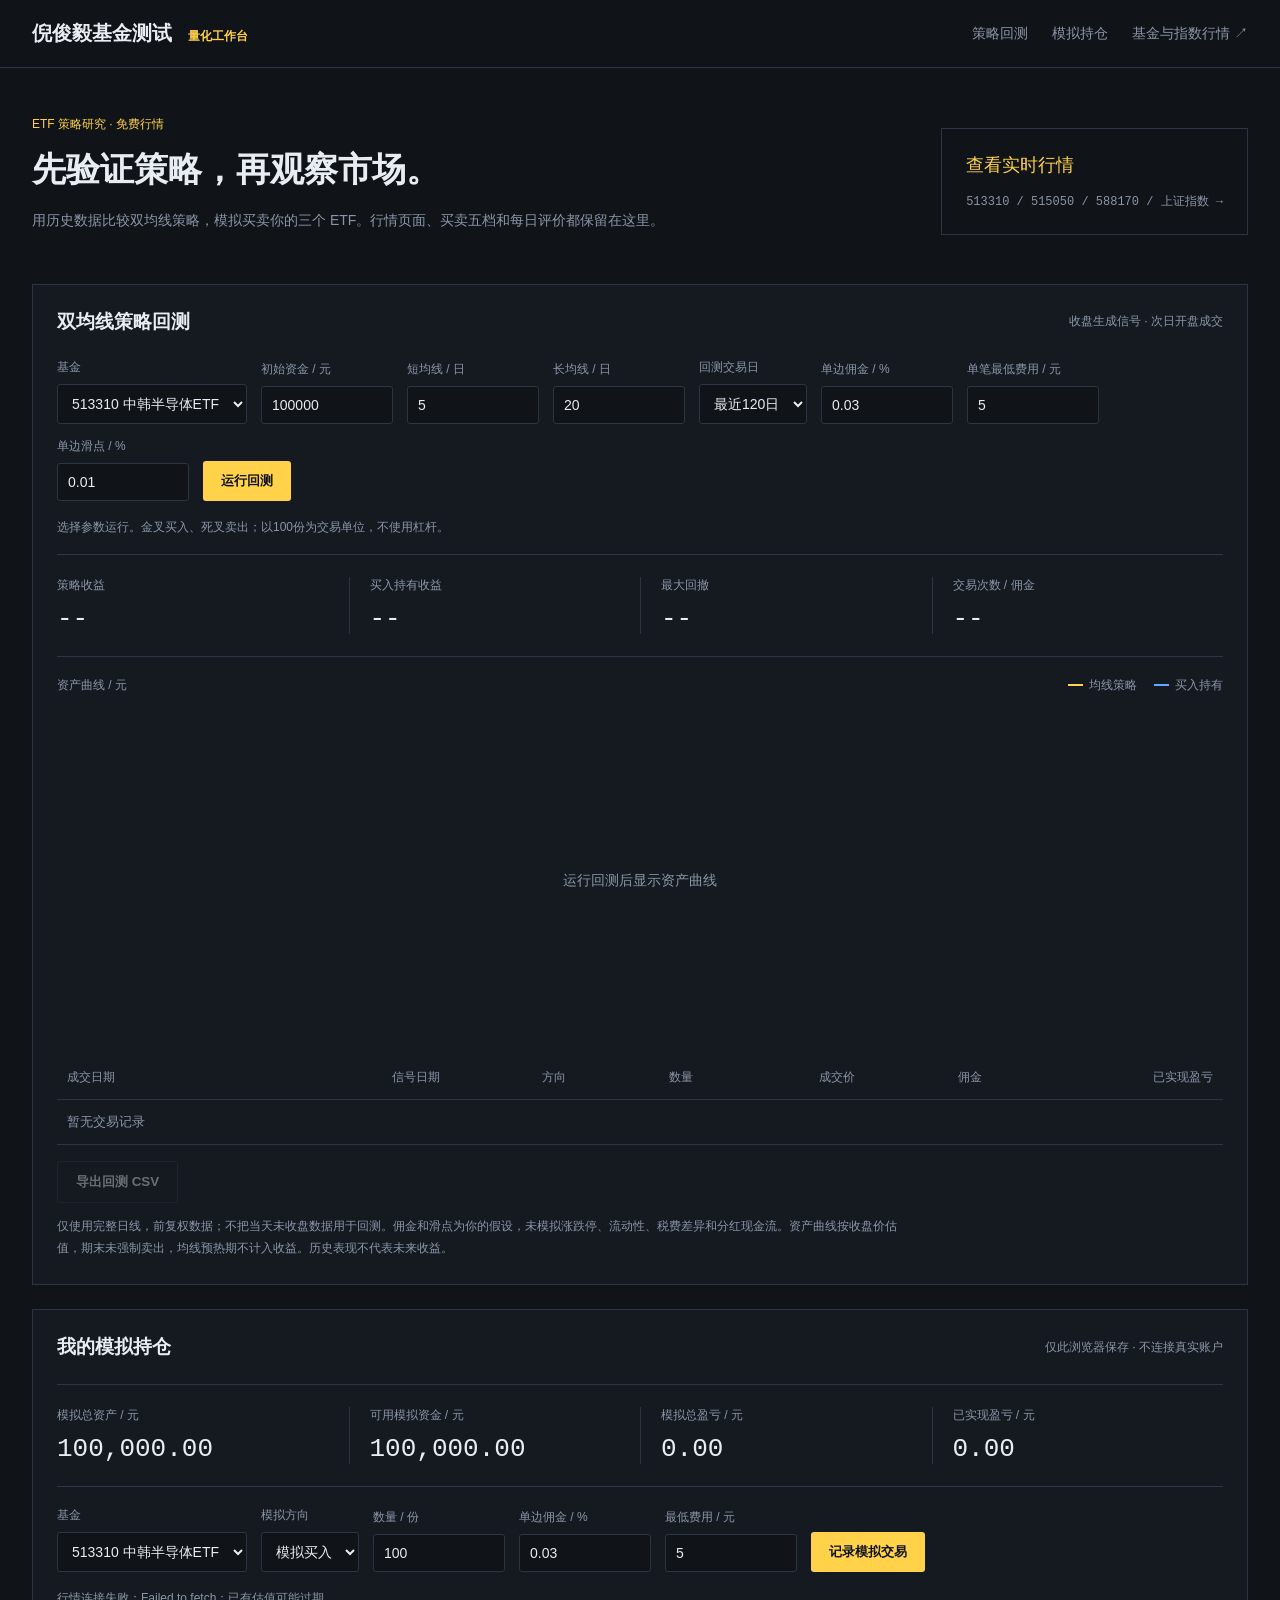
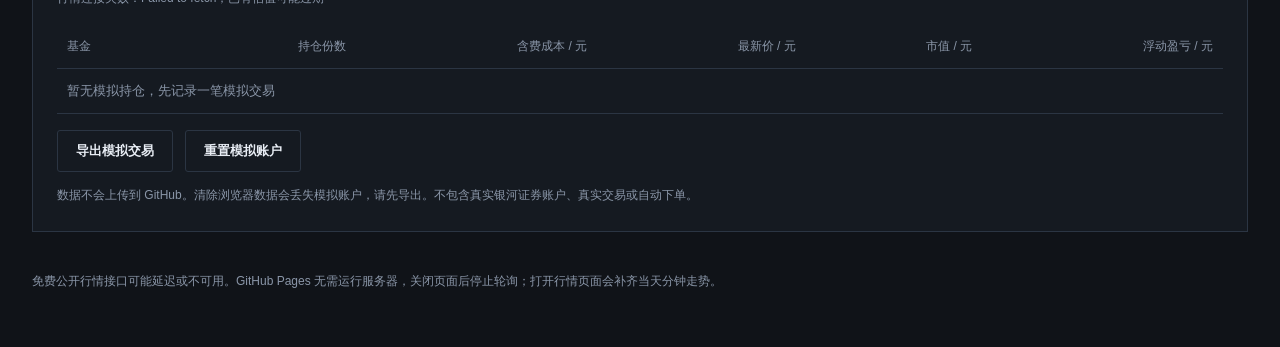
==== index.html @ b278a5ca "Publish free quantitative fund website" ====
<!doctype html><html lang="zh-CN"><head><meta charset="utf-8"><meta name="viewport" content="width=device-width,initial-scale=1"><title>倪俊毅基金测试 · 量化工作台</title><link rel="stylesheet" href="quant.css"></head><body>
<header><a class="brand" href="index.html">倪俊毅基金测试<span>量化工作台</span></a><nav><a href="#strategy">策略回测</a><a href="#paper">模拟持仓</a><a href="market.html">基金与指数行情 ↗</a></nav></header>
<main><section class="intro"><div><div class="eyebrow">ETF 策略研究 · 免费行情</div><h1>先验证策略，再观察市场。</h1><p>用历史数据比较双均线策略，模拟买卖你的三个 ETF。行情页面、买卖五档和每日评价都保留在这里。</p></div><a class="market-link" href="market.html">查看实时行情 <span>513310 / 515050 / 588170 / 上证指数 →</span></a></section>
<section id="strategy" class="panel"><div class="heading"><h2>双均线策略回测</h2><span>收盘生成信号 · 次日开盘成交</span></div><form id="backtestForm" class="controls">
<label>基金<select id="symbol"><option value="513310">513310 中韩半导体ETF</option><option value="515050">515050 通信ETF</option><option value="588170">588170 科创半导体ETF</option></select></label>
<label>初始资金 / 元<input id="capital" type="number" min="1000" value="100000" required></label><label>短均线 / 日<input id="fast" type="number" min="2" max="60" value="5" required></label><label>长均线 / 日<input id="slow" type="number" min="3" max="120" value="20" required></label><label>回测交易日<select id="days"><option value="60">最近60日</option><option value="120" selected>最近120日</option><option value="240">最近240日</option></select></label>
<label>单边佣金 / %<input id="fee" type="number" min="0" max="5" step="0.001" value="0.03" required></label><label>单笔最低费用 / 元<input id="minFee" type="number" min="0" max="1000" step="0.01" value="5" required></label><label>单边滑点 / %<input id="slippage" type="number" min="0" max="5" step="0.001" value="0.01" required></label><button id="run" type="submit">运行回测</button></form>
<div id="backtestStatus" class="status" role="status">选择参数运行。金叉买入、死叉卖出；以100份为交易单位，不使用杠杆。</div>
<div class="metrics"><div><span>策略收益</span><strong id="return">--</strong></div><div><span>买入持有收益</span><strong id="benchmark">--</strong></div><div><span>最大回撤</span><strong id="drawdown">--</strong></div><div><span>交易次数 / 佣金</span><strong id="tradeCount">--</strong></div></div>
<div class="chart-head"><span>资产曲线 / 元</span><div><i class="yellow"></i>均线策略 <i class="blue"></i>买入持有</div></div><div class="chart"><canvas id="equityChart" role="img" aria-label="策略与买入持有资产曲线"></canvas><div id="curveEmpty">运行回测后显示资产曲线</div></div>
<div class="table-scroll"><table><thead><tr><th>成交日期</th><th>信号日期</th><th>方向</th><th>数量</th><th>成交价</th><th>佣金</th><th>已实现盈亏</th></tr></thead><tbody id="trades"><tr><td colspan="7" class="muted">暂无交易记录</td></tr></tbody></table></div><button id="export" class="secondary" disabled>导出回测 CSV</button>
<p class="note">仅使用完整日线，前复权数据；不把当天未收盘数据用于回测。佣金和滑点为你的假设，未模拟涨跌停、流动性、税费差异和分红现金流。资产曲线按收盘价估值，期末未强制卖出，均线预热期不计入收益。历史表现不代表未来收益。</p></section>
<section id="paper" class="panel"><div class="heading"><h2>我的模拟持仓</h2><span>仅此浏览器保存 · 不连接真实账户</span></div><div class="metrics"><div><span>模拟总资产 / 元</span><strong id="paperEquity">--</strong></div><div><span>可用模拟资金 / 元</span><strong id="paperCash">--</strong></div><div><span>模拟总盈亏 / 元</span><strong id="paperProfit">--</strong></div><div><span>已实现盈亏 / 元</span><strong id="paperRealized">--</strong></div></div>
<form id="paperForm" class="controls"><label>基金<select id="paperCode"><option value="513310">513310 中韩半导体ETF</option><option value="515050">515050 通信ETF</option><option value="588170">588170 科创半导体ETF</option></select></label><label>模拟方向<select id="side"><option value="buy">模拟买入</option><option value="sell">模拟卖出</option></select></label><label>数量 / 份<input id="shares" type="number" min="100" step="100" value="100" required></label><label>单边佣金 / %<input id="paperFee" type="number" min="0" max="5" step="0.001" value="0.03" required></label><label>最低费用 / 元<input id="paperMinFee" type="number" min="0" value="5" required></label><button type="submit">记录模拟交易</button></form>
<div id="paperStatus" class="status" role="status">模拟初始资金为100,000元；按接口最新价记账，每5秒尝试更新估值。</div><div class="table-scroll"><table><thead><tr><th>基金</th><th>持仓份数</th><th>含费成本 / 元</th><th>最新价 / 元</th><th>市值 / 元</th><th>浮动盈亏 / 元</th></tr></thead><tbody id="positions"></tbody></table></div><div class="paper-actions"><button id="paperExport" class="secondary">导出模拟交易</button><button id="reset" class="secondary">重置模拟账户</button></div><p class="note">数据不会上传到 GitHub。清除浏览器数据会丢失模拟账户，请先导出。不包含真实银河证券账户、真实交易或自动下单。</p></section>
<footer>免费公开行情接口可能延迟或不可用。GitHub Pages 无需运行服务器，关闭页面后停止轮询；打开行情页面会补齐当天分钟走势。</footer></main><script src="market.js"></script><script src="quant-core.js"></script><script src="quant-ui.js"></script></body></html>
---- quant.css ----
:root{color-scheme:dark;--bg:#101318;--panel:#151a21;--edge:#2b3543;--fg:#e8edf4;--sub:#8a96a8;--red:#ff414d;--green:#19cc88;--yellow:#ffd24a;--blue:#62a9ff}*{box-sizing:border-box}html{scroll-behavior:smooth}body{margin:0;background:var(--bg);color:var(--fg);font:14px "Microsoft YaHei",sans-serif}header{display:flex;align-items:center;justify-content:space-between;padding:20px 32px;border-bottom:1px solid var(--edge);gap:24px}.brand{font-weight:700;font-size:20px;color:var(--fg);text-decoration:none}.brand span{font-size:12px;color:var(--yellow);margin-left:16px}nav{display:flex;gap:24px}a{color:var(--yellow);text-decoration:none}nav a{color:var(--sub)}a:hover{color:var(--yellow)}main{max-width:1480px;margin:auto;padding:40px 32px}.intro{display:flex;align-items:center;justify-content:space-between;gap:48px;margin:8px 0 36px}.eyebrow{color:var(--yellow);font-size:12px}h1{font-size:34px;margin:14px 0}p{line-height:1.9;color:var(--sub);max-width:850px}.market-link{padding:24px;border:1px solid var(--edge);font-size:18px;white-space:nowrap}.market-link span{display:block;color:var(--sub);font:12px Consolas,monospace;margin-top:16px}.panel{background:var(--panel);border:1px solid var(--edge);padding:24px;margin-bottom:24px;scroll-margin-top:16px}.heading{display:flex;align-items:center;justify-content:space-between;gap:20px;margin-bottom:24px}h2{font-size:19px;margin:0}.heading span{font-size:12px;color:var(--sub)}.controls{display:flex;flex-wrap:wrap;align-items:end;gap:14px}label{display:flex;flex-direction:column;gap:8px;font-size:12px;color:var(--sub)}input,select{background:var(--bg);border:1px solid var(--edge);color:var(--fg);padding:10px;font:14px Consolas,"Microsoft YaHei",sans-serif;border-radius:3px}input{width:132px}select{max-width:260px}button{background:var(--yellow);color:#101318;font-weight:700;border:0;padding:11px 18px;border-radius:3px;cursor:pointer}button:hover{filter:brightness(1.08)}button:disabled{opacity:.4;cursor:not-allowed}button.secondary{background:transparent;border:1px solid var(--edge);color:var(--fg);margin-top:16px}input:focus-visible,select:focus-visible,button:focus-visible,a:focus-visible{outline:2px solid var(--yellow);outline-offset:3px}.status{color:var(--sub);padding:18px 0;font-size:12px;min-height:48px}.metrics{display:grid;grid-template-columns:repeat(4,1fr);border-top:1px solid var(--edge);border-bottom:1px solid var(--edge);padding:22px 0;margin-bottom:20px}.metrics>div{padding:0 20px;border-left:1px solid var(--edge)}.metrics>div:first-child{padding-left:0;border:0}.metrics span{display:block;color:var(--sub);font-size:12px;margin-bottom:10px}.metrics strong{font:26px Consolas,monospace}.chart-head{display:flex;justify-content:space-between;font-size:12px;color:var(--sub)}.chart-head i{display:inline-block;width:15px;height:2px;vertical-align:middle;margin:0 6px 0 14px}.yellow{background:var(--yellow)}.blue{background:var(--blue)}.chart{height:350px;position:relative;margin-top:12px}canvas{width:100%;height:100%;display:block}#curveEmpty{position:absolute;inset:0;display:grid;place-items:center;color:var(--sub)}table{border-collapse:collapse;width:100%;font:13px Consolas,"Microsoft YaHei",sans-serif}th,td{padding:13px 10px;text-align:right;border-bottom:1px solid var(--edge)}th{font-size:12px;font-weight:400;color:var(--sub)}th:first-child,td:first-child{text-align:left}.table-scroll{overflow:auto;max-height:300px}.muted{color:var(--sub)}.note,footer{font-size:12px;line-height:1.9}.note{margin-bottom:0}.paper-actions{display:flex;gap:12px}footer{color:var(--sub);padding:14px 0}@media(max-width:1000px){.intro{display:block}.market-link{display:block;white-space:normal;margin-top:24px}.metrics{grid-template-columns:repeat(2,1fr);gap:22px}.metrics>div{border:0;padding:0}}@media(max-width:650px){header{display:block;padding:18px}nav{margin-top:16px;gap:18px;font-size:12px}main{padding:24px 14px}h1{font-size:27px}.panel{padding:18px}.heading{display:block}.heading span{display:block;margin-top:10px}.metrics strong{font-size:22px}.chart{height:260px}input{width:120px}}@media(prefers-reduced-motion:reduce){html{scroll-behavior:auto}}
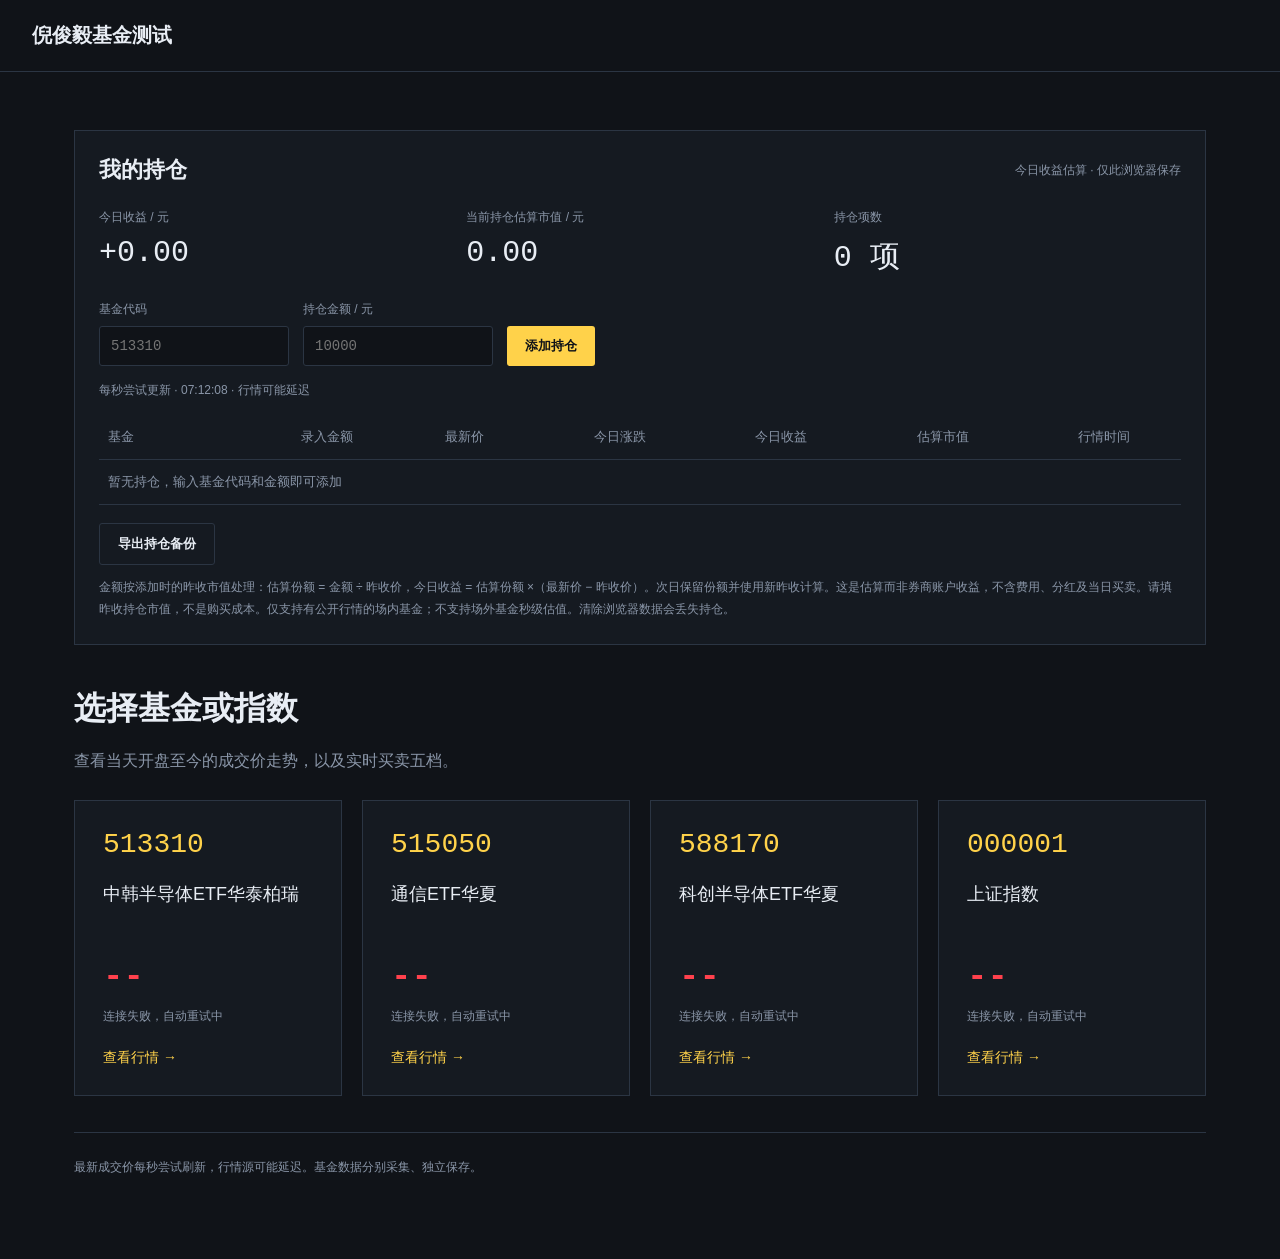
==== commit a52f2f4d: "Replace quant dashboard with daily holdings estimates" ====
--- a/index.html
+++ b/index.html
@@ -1,16 +1,8 @@
-<!doctype html><html lang="zh-CN"><head><meta charset="utf-8"><meta name="viewport" content="width=device-width,initial-scale=1"><title>倪俊毅基金测试 · 量化工作台</title><link rel="stylesheet" href="quant.css"></head><body>
-<header><a class="brand" href="index.html">倪俊毅基金测试<span>量化工作台</span></a><nav><a href="#strategy">策略回测</a><a href="#paper">模拟持仓</a><a href="market.html">基金与指数行情 ↗</a></nav></header>
-<main><section class="intro"><div><div class="eyebrow">ETF 策略研究 · 免费行情</div><h1>先验证策略，再观察市场。</h1><p>用历史数据比较双均线策略，模拟买卖你的三个 ETF。行情页面、买卖五档和每日评价都保留在这里。</p></div><a class="market-link" href="market.html">查看实时行情 <span>513310 / 515050 / 588170 / 上证指数 →</span></a></section>
-<section id="strategy" class="panel"><div class="heading"><h2>双均线策略回测</h2><span>收盘生成信号 · 次日开盘成交</span></div><form id="backtestForm" class="controls">
-<label>基金<select id="symbol"><option value="513310">513310 中韩半导体ETF</option><option value="515050">515050 通信ETF</option><option value="588170">588170 科创半导体ETF</option></select></label>
-<label>初始资金 / 元<input id="capital" type="number" min="1000" value="100000" required></label><label>短均线 / 日<input id="fast" type="number" min="2" max="60" value="5" required></label><label>长均线 / 日<input id="slow" type="number" min="3" max="120" value="20" required></label><label>回测交易日<select id="days"><option value="60">最近60日</option><option value="120" selected>最近120日</option><option value="240">最近240日</option></select></label>
-<label>单边佣金 / %<input id="fee" type="number" min="0" max="5" step="0.001" value="0.03" required></label><label>单笔最低费用 / 元<input id="minFee" type="number" min="0" max="1000" step="0.01" value="5" required></label><label>单边滑点 / %<input id="slippage" type="number" min="0" max="5" step="0.001" value="0.01" required></label><button id="run" type="submit">运行回测</button></form>
-<div id="backtestStatus" class="status" role="status">选择参数运行。金叉买入、死叉卖出；以100份为交易单位，不使用杠杆。</div>
-<div class="metrics"><div><span>策略收益</span><strong id="return">--</strong></div><div><span>买入持有收益</span><strong id="benchmark">--</strong></div><div><span>最大回撤</span><strong id="drawdown">--</strong></div><div><span>交易次数 / 佣金</span><strong id="tradeCount">--</strong></div></div>
-<div class="chart-head"><span>资产曲线 / 元</span><div><i class="yellow"></i>均线策略 <i class="blue"></i>买入持有</div></div><div class="chart"><canvas id="equityChart" role="img" aria-label="策略与买入持有资产曲线"></canvas><div id="curveEmpty">运行回测后显示资产曲线</div></div>
-<div class="table-scroll"><table><thead><tr><th>成交日期</th><th>信号日期</th><th>方向</th><th>数量</th><th>成交价</th><th>佣金</th><th>已实现盈亏</th></tr></thead><tbody id="trades"><tr><td colspan="7" class="muted">暂无交易记录</td></tr></tbody></table></div><button id="export" class="secondary" disabled>导出回测 CSV</button>
-<p class="note">仅使用完整日线，前复权数据；不把当天未收盘数据用于回测。佣金和滑点为你的假设，未模拟涨跌停、流动性、税费差异和分红现金流。资产曲线按收盘价估值，期末未强制卖出，均线预热期不计入收益。历史表现不代表未来收益。</p></section>
-<section id="paper" class="panel"><div class="heading"><h2>我的模拟持仓</h2><span>仅此浏览器保存 · 不连接真实账户</span></div><div class="metrics"><div><span>模拟总资产 / 元</span><strong id="paperEquity">--</strong></div><div><span>可用模拟资金 / 元</span><strong id="paperCash">--</strong></div><div><span>模拟总盈亏 / 元</span><strong id="paperProfit">--</strong></div><div><span>已实现盈亏 / 元</span><strong id="paperRealized">--</strong></div></div>
-<form id="paperForm" class="controls"><label>基金<select id="paperCode"><option value="513310">513310 中韩半导体ETF</option><option value="515050">515050 通信ETF</option><option value="588170">588170 科创半导体ETF</option></select></label><label>模拟方向<select id="side"><option value="buy">模拟买入</option><option value="sell">模拟卖出</option></select></label><label>数量 / 份<input id="shares" type="number" min="100" step="100" value="100" required></label><label>单边佣金 / %<input id="paperFee" type="number" min="0" max="5" step="0.001" value="0.03" required></label><label>最低费用 / 元<input id="paperMinFee" type="number" min="0" value="5" required></label><button type="submit">记录模拟交易</button></form>
-<div id="paperStatus" class="status" role="status">模拟初始资金为100,000元；按接口最新价记账，每5秒尝试更新估值。</div><div class="table-scroll"><table><thead><tr><th>基金</th><th>持仓份数</th><th>含费成本 / 元</th><th>最新价 / 元</th><th>市值 / 元</th><th>浮动盈亏 / 元</th></tr></thead><tbody id="positions"></tbody></table></div><div class="paper-actions"><button id="paperExport" class="secondary">导出模拟交易</button><button id="reset" class="secondary">重置模拟账户</button></div><p class="note">数据不会上传到 GitHub。清除浏览器数据会丢失模拟账户，请先导出。不包含真实银河证券账户、真实交易或自动下单。</p></section>
-<footer>免费公开行情接口可能延迟或不可用。GitHub Pages 无需运行服务器，关闭页面后停止轮询；打开行情页面会补齐当天分钟走势。</footer></main><script src="market.js"></script><script src="quant-core.js"></script><script src="quant-ui.js"></script></body></html>
+<!doctype html>
+<html lang="zh-CN"><head><meta charset="utf-8"><meta name="viewport" content="width=device-width,initial-scale=1"><title>倪俊毅基金测试 · 选择行情</title><style>
+:root{color-scheme:dark}*{box-sizing:border-box}body{margin:0;background:#101318;color:#e8edf4;font-family:"Microsoft YaHei",sans-serif}header{padding:22px 32px;border-bottom:1px solid #2b3543;font-size:20px;font-weight:bold}main{max-width:1180px;padding:64px 24px;margin:auto}h1{font-size:32px;margin:0 0 12px}p{color:#8a96a8;line-height:1.8}.cards{display:grid;grid-template-columns:repeat(4,1fr);gap:20px;margin-top:36px}a.card{display:flex;flex-direction:column;min-height:290px;background:#151a21;border:1px solid #2b3543;padding:28px;color:inherit;text-decoration:none;transition:border-color .15s,background .15s}a.card:hover,a.card:focus-visible{border-color:#ffd24a;background:#1c222b;outline:none}.code{font:28px Consolas,monospace;color:#ffd24a}.name{font-size:18px;line-height:1.6;margin:20px 0;min-height:58px}.price{font:bold 34px Consolas,monospace;color:#ff414d}.message{font-size:12px;color:#8a96a8;margin:12px 0 24px}.enter{margin-top:auto;font-size:14px;color:#ffd24a}.note{font-size:12px;border-top:1px solid #2b3543;padding-top:24px;margin-top:36px}@media(max-width:800px){.cards{grid-template-columns:1fr}main{padding-top:36px}}
+</style><link rel="stylesheet" href="holdings.css"></head><body><header>倪俊毅基金测试</header><main><section class="holdings"><div class="holding-head"><h2>我的持仓</h2><span>今日收益估算 · 仅此浏览器保存</span></div><div class="summary"><div><small>今日收益 / 元</small><strong id="holdingProfit">--</strong></div><div><small>当前持仓估算市值 / 元</small><strong id="holdingValue">--</strong></div><div><small>持仓项数</small><strong id="holdingCount">0 项</strong></div></div><form id="holdingForm" class="holding-form"><label>基金代码<input id="holdingCode" inputmode="numeric" pattern="[0-9]{6}" maxlength="6" placeholder="513310" required></label><label>持仓金额 / 元<input id="holdingAmount" type="number" min="0.01" step="0.01" placeholder="10000" required></label><button id="addHolding" type="submit">添加持仓</button></form><div class="holding-status" id="holdingStatus" role="status">正在读取持仓</div><div class="holding-scroll"><table><thead><tr><th>基金</th><th>录入金额</th><th>最新价</th><th>今日涨跌</th><th>今日收益</th><th>估算市值</th><th>行情时间</th><th></th></tr></thead><tbody id="holdingRows"></tbody></table></div><div class="actions"><button id="holdingExport">导出持仓备份</button></div><p class="estimate-note">金额按添加时的昨收市值处理：估算份额 = 金额 ÷ 昨收价，今日收益 = 估算份额 ×（最新价 − 昨收价）。次日保留份额并使用新昨收计算。这是估算而非券商账户收益，不含费用、分红及当日买卖。请填昨收持仓市值，不是购买成本。仅支持有公开行情的场内基金；不支持场外基金秒级估值。清除浏览器数据会丢失持仓。</p></section><h1>选择基金或指数</h1><p>查看当天开盘至今的成交价走势，以及实时买卖五档。</p><div class="cards" id="cards"></div><p class="note">最新成交价每秒尝试刷新，行情源可能延迟。基金数据分别采集、独立保存。</p></main><script src="market.js"></script><script src="holdings-core.js"></script><script src="holdings.js"></script><script>
+const codes=['513310','515050','588170','000001'];const names={'513310':'中韩半导体ETF华泰柏瑞','515050':'通信ETF华夏','588170':'科创半导体ETF华夏','000001':'上证指数'};
+for(const code of codes){const a=document.createElement('a');a.className='card';a.href='fund.html?code='+code;for(const [className,value] of [['code',code],['name',names[code]],['price','--'],['message','正在获取行情'],['enter','查看行情 →']]){const el=document.createElement('div');el.className=className;el.textContent=value;a.append(el)}a.id='fund-'+code;document.getElementById('cards').append(a)}
+async function refresh(){try{const r=await marketFetch('/api/funds',{cache:'no-store',signal:AbortSignal.timeout(8000)});if(!r.ok)throw Error();for(const fund of await r.json()){const card=document.getElementById('fund-'+fund.code);if(!card)continue;card.querySelector('.name').textContent=fund.name;card.querySelector('.price').textContent=fund.quote?fund.quote.price.toFixed(fund.code==='000001'?2:3):'--';card.querySelector('.message').textContent=fund.error||(fund.quote?'行情时间 '+fund.quote.quote_time.replace('T',' '):'等待行情')}}catch(e){document.querySelectorAll('.message').forEach(el=>el.textContent='连接失败，自动重试中')}finally{setTimeout(refresh,1000)}}refresh();
+</script></body></html>
--- a/holdings.css
+++ b/holdings.css
@@ -0,0 +1 @@
+.holdings{background:#151a21;border:1px solid #2b3543;padding:24px;margin:28px 0 42px}.holding-head{display:flex;justify-content:space-between;align-items:center;gap:16px}.holding-head h2{font-size:22px;margin:0}.holding-head span{font-size:12px;color:#8a96a8}.summary{display:grid;grid-template-columns:repeat(3,1fr);gap:20px;padding:24px 0}.summary small{display:block;color:#8a96a8;font-size:12px;margin-bottom:10px}.summary strong{font:30px Consolas,monospace}.holding-form{display:flex;align-items:end;flex-wrap:wrap;gap:14px}.holding-form label{display:flex;flex-direction:column;gap:8px;font-size:12px;color:#8a96a8}.holding-form input{width:190px;background:#101318;border:1px solid #2b3543;padding:11px;color:#e8edf4;font:14px Consolas,monospace;border-radius:3px}button{background:#ffd24a;border:0;padding:11px 18px;color:#101318;font-weight:bold;cursor:pointer;border-radius:3px}button:disabled{opacity:.4;cursor:wait}button:focus-visible,input:focus-visible{outline:2px solid #ffd24a;outline-offset:3px}.holding-status{font-size:12px;color:#8a96a8;margin:16px 0}.holding-scroll{overflow:auto}table{border-collapse:collapse;width:100%;font:13px Consolas,"Microsoft YaHei",sans-serif;white-space:nowrap}td,th{padding:13px 9px;text-align:right;border-bottom:1px solid #2b3543}td:first-child,th:first-child{text-align:left}th{color:#8a96a8;font-weight:normal}.delete-holding{background:transparent;color:#8a96a8;border:1px solid #2b3543;font-weight:normal;padding:5px 9px}.estimate-note{font-size:12px;line-height:1.8;color:#8a96a8;margin-bottom:0}.actions{display:flex;gap:12px;margin-top:18px}.actions button{background:transparent;border:1px solid #2b3543;color:#e8edf4}.cards{margin-top:24px}main{padding-top:30px}@media(max-width:650px){.holdings{padding:18px}.summary{grid-template-columns:1fr;gap:16px}.holding-head{display:block}.holding-head span{display:block;margin-top:8px}.holding-form input{width:100%}.holding-form label{flex:1 1 140px}.cards{grid-template-columns:1fr}}
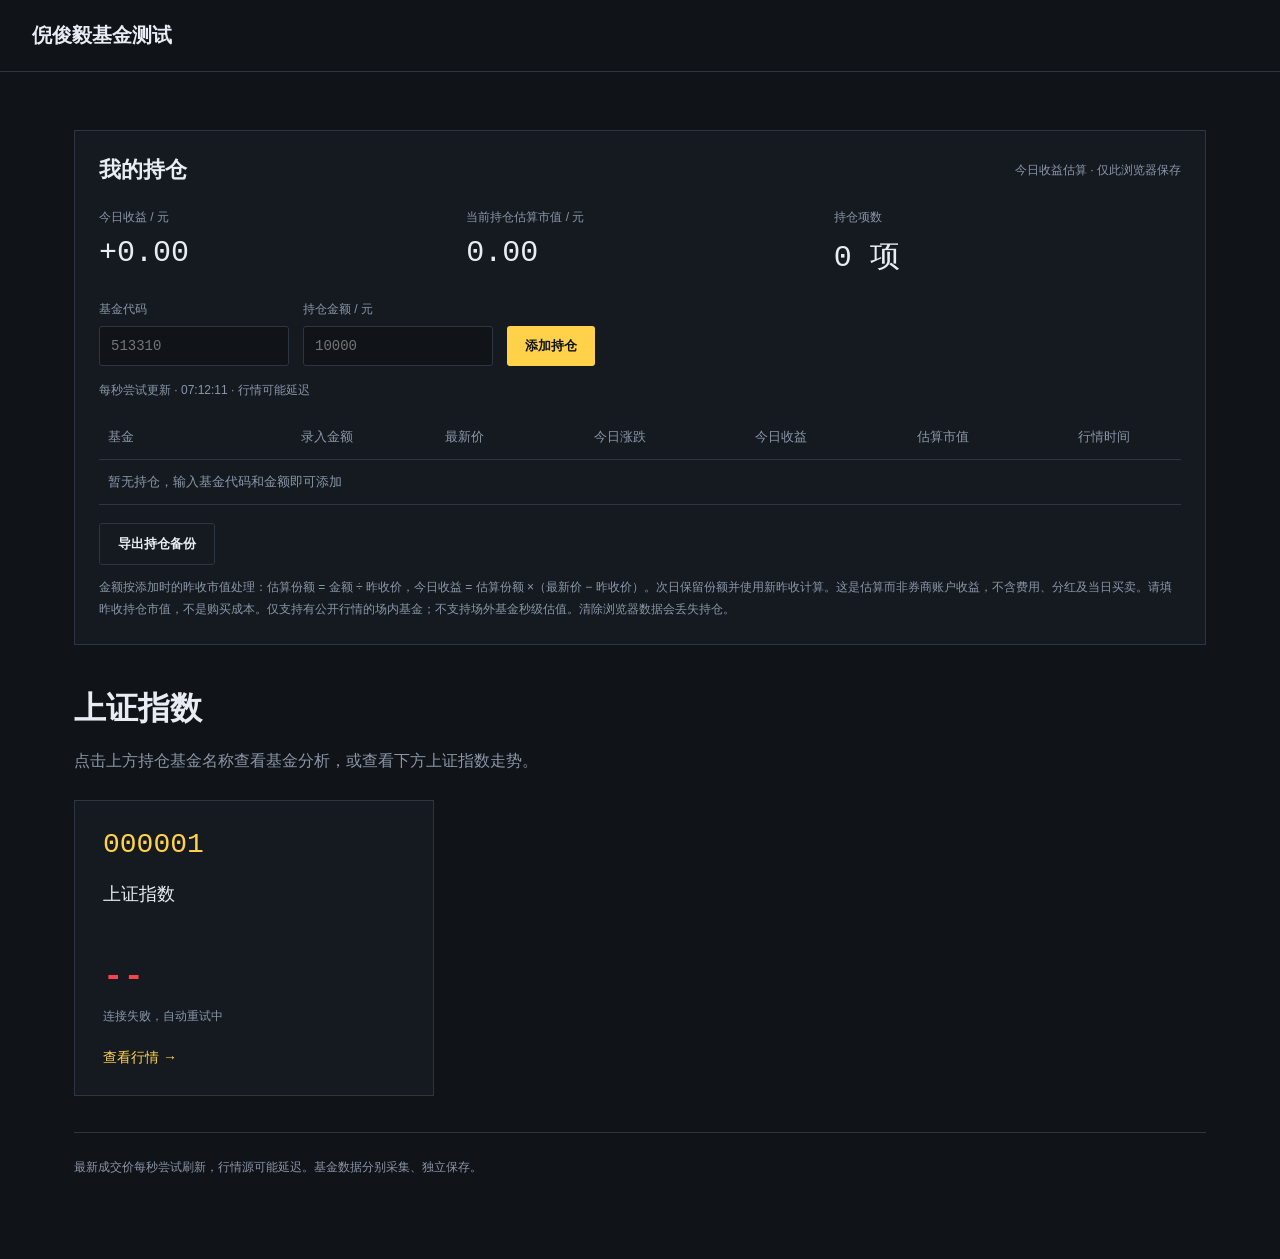
==== commit 7f45cd72: "Move fund analysis links into holdings and keep index entry" ====
--- a/index.html
+++ b/index.html
@@ -1,8 +1,8 @@
 <!doctype html>
 <html lang="zh-CN"><head><meta charset="utf-8"><meta name="viewport" content="width=device-width,initial-scale=1"><title>倪俊毅基金测试 · 选择行情</title><style>
-:root{color-scheme:dark}*{box-sizing:border-box}body{margin:0;background:#101318;color:#e8edf4;font-family:"Microsoft YaHei",sans-serif}header{padding:22px 32px;border-bottom:1px solid #2b3543;font-size:20px;font-weight:bold}main{max-width:1180px;padding:64px 24px;margin:auto}h1{font-size:32px;margin:0 0 12px}p{color:#8a96a8;line-height:1.8}.cards{display:grid;grid-template-columns:repeat(4,1fr);gap:20px;margin-top:36px}a.card{display:flex;flex-direction:column;min-height:290px;background:#151a21;border:1px solid #2b3543;padding:28px;color:inherit;text-decoration:none;transition:border-color .15s,background .15s}a.card:hover,a.card:focus-visible{border-color:#ffd24a;background:#1c222b;outline:none}.code{font:28px Consolas,monospace;color:#ffd24a}.name{font-size:18px;line-height:1.6;margin:20px 0;min-height:58px}.price{font:bold 34px Consolas,monospace;color:#ff414d}.message{font-size:12px;color:#8a96a8;margin:12px 0 24px}.enter{margin-top:auto;font-size:14px;color:#ffd24a}.note{font-size:12px;border-top:1px solid #2b3543;padding-top:24px;margin-top:36px}@media(max-width:800px){.cards{grid-template-columns:1fr}main{padding-top:36px}}
-</style><link rel="stylesheet" href="holdings.css"></head><body><header>倪俊毅基金测试</header><main><section class="holdings"><div class="holding-head"><h2>我的持仓</h2><span>今日收益估算 · 仅此浏览器保存</span></div><div class="summary"><div><small>今日收益 / 元</small><strong id="holdingProfit">--</strong></div><div><small>当前持仓估算市值 / 元</small><strong id="holdingValue">--</strong></div><div><small>持仓项数</small><strong id="holdingCount">0 项</strong></div></div><form id="holdingForm" class="holding-form"><label>基金代码<input id="holdingCode" inputmode="numeric" pattern="[0-9]{6}" maxlength="6" placeholder="513310" required></label><label>持仓金额 / 元<input id="holdingAmount" type="number" min="0.01" step="0.01" placeholder="10000" required></label><button id="addHolding" type="submit">添加持仓</button></form><div class="holding-status" id="holdingStatus" role="status">正在读取持仓</div><div class="holding-scroll"><table><thead><tr><th>基金</th><th>录入金额</th><th>最新价</th><th>今日涨跌</th><th>今日收益</th><th>估算市值</th><th>行情时间</th><th></th></tr></thead><tbody id="holdingRows"></tbody></table></div><div class="actions"><button id="holdingExport">导出持仓备份</button></div><p class="estimate-note">金额按添加时的昨收市值处理：估算份额 = 金额 ÷ 昨收价，今日收益 = 估算份额 ×（最新价 − 昨收价）。次日保留份额并使用新昨收计算。这是估算而非券商账户收益，不含费用、分红及当日买卖。请填昨收持仓市值，不是购买成本。仅支持有公开行情的场内基金；不支持场外基金秒级估值。清除浏览器数据会丢失持仓。</p></section><h1>选择基金或指数</h1><p>查看当天开盘至今的成交价走势，以及实时买卖五档。</p><div class="cards" id="cards"></div><p class="note">最新成交价每秒尝试刷新，行情源可能延迟。基金数据分别采集、独立保存。</p></main><script src="market.js"></script><script src="holdings-core.js"></script><script src="holdings.js"></script><script>
-const codes=['513310','515050','588170','000001'];const names={'513310':'中韩半导体ETF华泰柏瑞','515050':'通信ETF华夏','588170':'科创半导体ETF华夏','000001':'上证指数'};
+:root{color-scheme:dark}*{box-sizing:border-box}body{margin:0;background:#101318;color:#e8edf4;font-family:"Microsoft YaHei",sans-serif}header{padding:22px 32px;border-bottom:1px solid #2b3543;font-size:20px;font-weight:bold}main{max-width:1180px;padding:64px 24px;margin:auto}h1{font-size:32px;margin:0 0 12px}p{color:#8a96a8;line-height:1.8}.cards{display:grid;grid-template-columns:minmax(0,360px);gap:20px;margin-top:36px}a.card{display:flex;flex-direction:column;min-height:290px;background:#151a21;border:1px solid #2b3543;padding:28px;color:inherit;text-decoration:none;transition:border-color .15s,background .15s}a.card:hover,a.card:focus-visible{border-color:#ffd24a;background:#1c222b;outline:none}.code{font:28px Consolas,monospace;color:#ffd24a}.name{font-size:18px;line-height:1.6;margin:20px 0;min-height:58px}.price{font:bold 34px Consolas,monospace;color:#ff414d}.message{font-size:12px;color:#8a96a8;margin:12px 0 24px}.enter{margin-top:auto;font-size:14px;color:#ffd24a}.note{font-size:12px;border-top:1px solid #2b3543;padding-top:24px;margin-top:36px}@media(max-width:800px){.cards{grid-template-columns:1fr}main{padding-top:36px}}
+</style><link rel="stylesheet" href="holdings.css"></head><body><header>倪俊毅基金测试</header><main><section class="holdings"><div class="holding-head"><h2>我的持仓</h2><span>今日收益估算 · 仅此浏览器保存</span></div><div class="summary"><div><small>今日收益 / 元</small><strong id="holdingProfit">--</strong></div><div><small>当前持仓估算市值 / 元</small><strong id="holdingValue">--</strong></div><div><small>持仓项数</small><strong id="holdingCount">0 项</strong></div></div><form id="holdingForm" class="holding-form"><label>基金代码<input id="holdingCode" inputmode="numeric" pattern="[0-9]{6}" maxlength="6" placeholder="513310" required></label><label>持仓金额 / 元<input id="holdingAmount" type="number" min="0.01" step="0.01" placeholder="10000" required></label><button id="addHolding" type="submit">添加持仓</button></form><div class="holding-status" id="holdingStatus" role="status">正在读取持仓</div><div class="holding-scroll"><table><thead><tr><th>基金</th><th>录入金额</th><th>最新价</th><th>今日涨跌</th><th>今日收益</th><th>估算市值</th><th>行情时间</th><th></th></tr></thead><tbody id="holdingRows"></tbody></table></div><div class="actions"><button id="holdingExport">导出持仓备份</button></div><p class="estimate-note">金额按添加时的昨收市值处理：估算份额 = 金额 ÷ 昨收价，今日收益 = 估算份额 ×（最新价 − 昨收价）。次日保留份额并使用新昨收计算。这是估算而非券商账户收益，不含费用、分红及当日买卖。请填昨收持仓市值，不是购买成本。仅支持有公开行情的场内基金；不支持场外基金秒级估值。清除浏览器数据会丢失持仓。</p></section><h1>上证指数</h1><p>点击上方持仓基金名称查看基金分析，或查看下方上证指数走势。</p><div class="cards" id="cards"></div><p class="note">最新成交价每秒尝试刷新，行情源可能延迟。基金数据分别采集、独立保存。</p></main><script src="market.js"></script><script src="holdings-core.js"></script><script src="holdings.js"></script><script>
+const codes=['000001'];const names={'513310':'中韩半导体ETF华泰柏瑞','515050':'通信ETF华夏','588170':'科创半导体ETF华夏','000001':'上证指数'};
 for(const code of codes){const a=document.createElement('a');a.className='card';a.href='fund.html?code='+code;for(const [className,value] of [['code',code],['name',names[code]],['price','--'],['message','正在获取行情'],['enter','查看行情 →']]){const el=document.createElement('div');el.className=className;el.textContent=value;a.append(el)}a.id='fund-'+code;document.getElementById('cards').append(a)}
 async function refresh(){try{const r=await marketFetch('/api/funds',{cache:'no-store',signal:AbortSignal.timeout(8000)});if(!r.ok)throw Error();for(const fund of await r.json()){const card=document.getElementById('fund-'+fund.code);if(!card)continue;card.querySelector('.name').textContent=fund.name;card.querySelector('.price').textContent=fund.quote?fund.quote.price.toFixed(fund.code==='000001'?2:3):'--';card.querySelector('.message').textContent=fund.error||(fund.quote?'行情时间 '+fund.quote.quote_time.replace('T',' '):'等待行情')}}catch(e){document.querySelectorAll('.message').forEach(el=>el.textContent='连接失败，自动重试中')}finally{setTimeout(refresh,1000)}}refresh();
 </script></body></html>
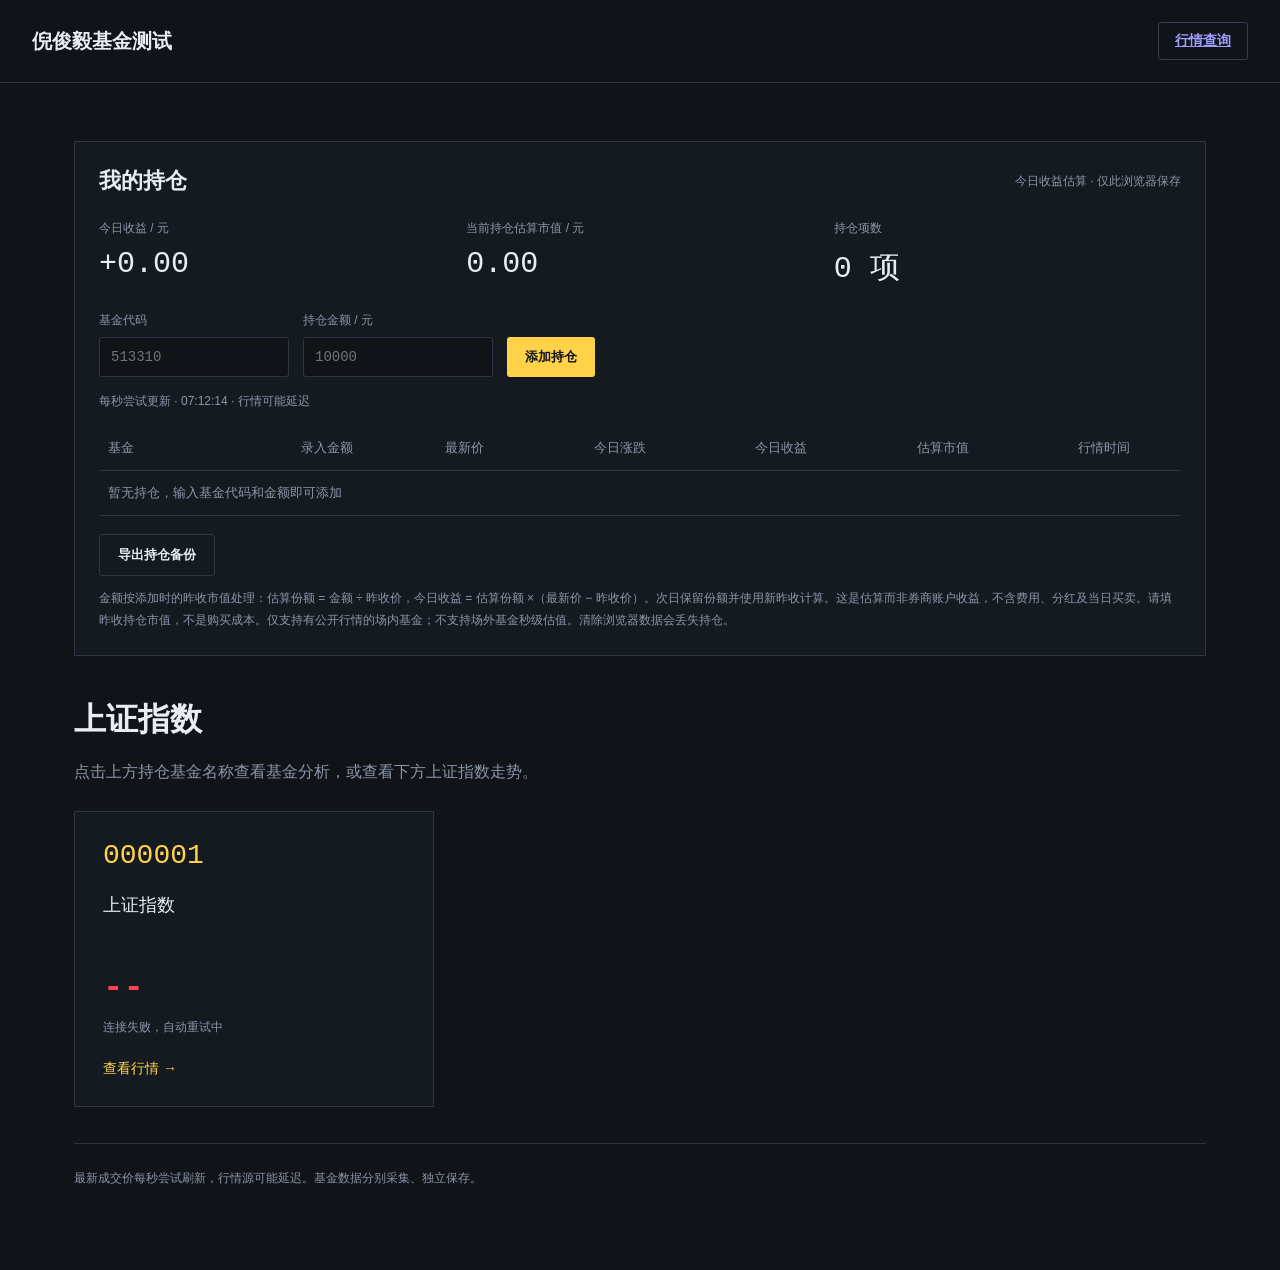
==== commit ab35f26e: "Add fund quote search and persistent clickable search history" ====
--- a/index.html
+++ b/index.html
@@ -1,7 +1,7 @@
 <!doctype html>
 <html lang="zh-CN"><head><meta charset="utf-8"><meta name="viewport" content="width=device-width,initial-scale=1"><title>倪俊毅基金测试 · 选择行情</title><style>
 :root{color-scheme:dark}*{box-sizing:border-box}body{margin:0;background:#101318;color:#e8edf4;font-family:"Microsoft YaHei",sans-serif}header{padding:22px 32px;border-bottom:1px solid #2b3543;font-size:20px;font-weight:bold}main{max-width:1180px;padding:64px 24px;margin:auto}h1{font-size:32px;margin:0 0 12px}p{color:#8a96a8;line-height:1.8}.cards{display:grid;grid-template-columns:minmax(0,360px);gap:20px;margin-top:36px}a.card{display:flex;flex-direction:column;min-height:290px;background:#151a21;border:1px solid #2b3543;padding:28px;color:inherit;text-decoration:none;transition:border-color .15s,background .15s}a.card:hover,a.card:focus-visible{border-color:#ffd24a;background:#1c222b;outline:none}.code{font:28px Consolas,monospace;color:#ffd24a}.name{font-size:18px;line-height:1.6;margin:20px 0;min-height:58px}.price{font:bold 34px Consolas,monospace;color:#ff414d}.message{font-size:12px;color:#8a96a8;margin:12px 0 24px}.enter{margin-top:auto;font-size:14px;color:#ffd24a}.note{font-size:12px;border-top:1px solid #2b3543;padding-top:24px;margin-top:36px}@media(max-width:800px){.cards{grid-template-columns:1fr}main{padding-top:36px}}
-</style><link rel="stylesheet" href="holdings.css"></head><body><header>倪俊毅基金测试</header><main><section class="holdings"><div class="holding-head"><h2>我的持仓</h2><span>今日收益估算 · 仅此浏览器保存</span></div><div class="summary"><div><small>今日收益 / 元</small><strong id="holdingProfit">--</strong></div><div><small>当前持仓估算市值 / 元</small><strong id="holdingValue">--</strong></div><div><small>持仓项数</small><strong id="holdingCount">0 项</strong></div></div><form id="holdingForm" class="holding-form"><label>基金代码<input id="holdingCode" inputmode="numeric" pattern="[0-9]{6}" maxlength="6" placeholder="513310" required></label><label>持仓金额 / 元<input id="holdingAmount" type="number" min="0.01" step="0.01" placeholder="10000" required></label><button id="addHolding" type="submit">添加持仓</button></form><div class="holding-status" id="holdingStatus" role="status">正在读取持仓</div><div class="holding-scroll"><table><thead><tr><th>基金</th><th>录入金额</th><th>最新价</th><th>今日涨跌</th><th>今日收益</th><th>估算市值</th><th>行情时间</th><th></th></tr></thead><tbody id="holdingRows"></tbody></table></div><div class="actions"><button id="holdingExport">导出持仓备份</button></div><p class="estimate-note">金额按添加时的昨收市值处理：估算份额 = 金额 ÷ 昨收价，今日收益 = 估算份额 ×（最新价 − 昨收价）。次日保留份额并使用新昨收计算。这是估算而非券商账户收益，不含费用、分红及当日买卖。请填昨收持仓市值，不是购买成本。仅支持有公开行情的场内基金；不支持场外基金秒级估值。清除浏览器数据会丢失持仓。</p></section><h1>上证指数</h1><p>点击上方持仓基金名称查看基金分析，或查看下方上证指数走势。</p><div class="cards" id="cards"></div><p class="note">最新成交价每秒尝试刷新，行情源可能延迟。基金数据分别采集、独立保存。</p></main><script src="market.js"></script><script src="holdings-core.js"></script><script src="holdings.js"></script><script>
+</style><link rel="stylesheet" href="holdings.css"></head><body><header style="display:flex;justify-content:space-between;align-items:center;gap:16px"><span>倪俊毅基金测试</span><a class="quote-search-link" href="search.html" style="font-size:14px;border:1px solid #344052;padding:9px 16px;border-radius:3px">行情查询</a></header><main><section class="holdings"><div class="holding-head"><h2>我的持仓</h2><span>今日收益估算 · 仅此浏览器保存</span></div><div class="summary"><div><small>今日收益 / 元</small><strong id="holdingProfit">--</strong></div><div><small>当前持仓估算市值 / 元</small><strong id="holdingValue">--</strong></div><div><small>持仓项数</small><strong id="holdingCount">0 项</strong></div></div><form id="holdingForm" class="holding-form"><label>基金代码<input id="holdingCode" inputmode="numeric" pattern="[0-9]{6}" maxlength="6" placeholder="513310" required></label><label>持仓金额 / 元<input id="holdingAmount" type="number" min="0.01" step="0.01" placeholder="10000" required></label><button id="addHolding" type="submit">添加持仓</button></form><div class="holding-status" id="holdingStatus" role="status">正在读取持仓</div><div class="holding-scroll"><table><thead><tr><th>基金</th><th>录入金额</th><th>最新价</th><th>今日涨跌</th><th>今日收益</th><th>估算市值</th><th>行情时间</th><th></th></tr></thead><tbody id="holdingRows"></tbody></table></div><div class="actions"><button id="holdingExport">导出持仓备份</button></div><p class="estimate-note">金额按添加时的昨收市值处理：估算份额 = 金额 ÷ 昨收价，今日收益 = 估算份额 ×（最新价 − 昨收价）。次日保留份额并使用新昨收计算。这是估算而非券商账户收益，不含费用、分红及当日买卖。请填昨收持仓市值，不是购买成本。仅支持有公开行情的场内基金；不支持场外基金秒级估值。清除浏览器数据会丢失持仓。</p></section><h1>上证指数</h1><p>点击上方持仓基金名称查看基金分析，或查看下方上证指数走势。</p><div class="cards" id="cards"></div><p class="note">最新成交价每秒尝试刷新，行情源可能延迟。基金数据分别采集、独立保存。</p></main><script src="market.js"></script><script src="holdings-core.js"></script><script src="holdings.js"></script><script>
 const codes=['000001'];const names={'513310':'中韩半导体ETF华泰柏瑞','515050':'通信ETF华夏','588170':'科创半导体ETF华夏','000001':'上证指数'};
 for(const code of codes){const a=document.createElement('a');a.className='card';a.href='fund.html?code='+code;for(const [className,value] of [['code',code],['name',names[code]],['price','--'],['message','正在获取行情'],['enter','查看行情 →']]){const el=document.createElement('div');el.className=className;el.textContent=value;a.append(el)}a.id='fund-'+code;document.getElementById('cards').append(a)}
 async function refresh(){try{const r=await marketFetch('/api/funds',{cache:'no-store',signal:AbortSignal.timeout(8000)});if(!r.ok)throw Error();for(const fund of await r.json()){const card=document.getElementById('fund-'+fund.code);if(!card)continue;card.querySelector('.name').textContent=fund.name;card.querySelector('.price').textContent=fund.quote?fund.quote.price.toFixed(fund.code==='000001'?2:3):'--';card.querySelector('.message').textContent=fund.error||(fund.quote?'行情时间 '+fund.quote.quote_time.replace('T',' '):'等待行情')}}catch(e){document.querySelectorAll('.message').forEach(el=>el.textContent='连接失败，自动重试中')}finally{setTimeout(refresh,1000)}}refresh();
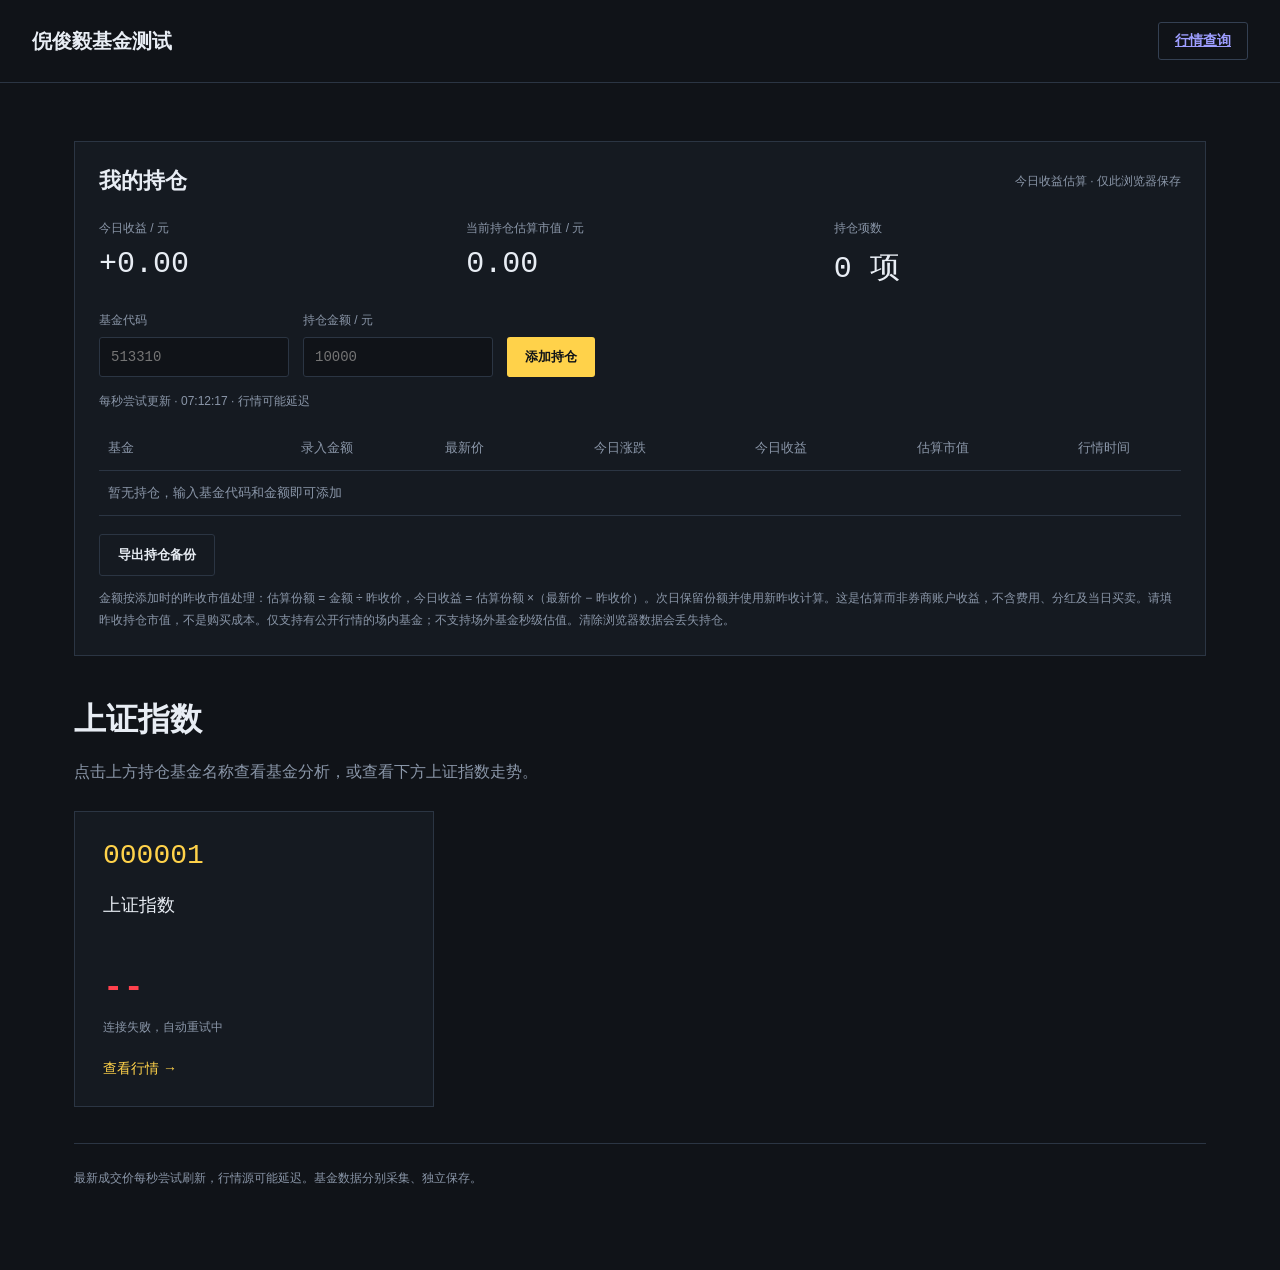
==== commit 3782c777: "Update homepage title from locally edited source" ====
--- a/index.html
+++ b/index.html
@@ -1,5 +1,5 @@
 <!doctype html>
-<html lang="zh-CN"><head><meta charset="utf-8"><meta name="viewport" content="width=device-width,initial-scale=1"><title>倪俊毅基金测试 · 选择行情</title><style>
+<html lang="zh-CN"><head><meta charset="utf-8"><meta name="viewport" content="width=device-width,initial-scale=1"><title>啦啦啦基金测试 · 选择行情</title><style>
 :root{color-scheme:dark}*{box-sizing:border-box}body{margin:0;background:#101318;color:#e8edf4;font-family:"Microsoft YaHei",sans-serif}header{padding:22px 32px;border-bottom:1px solid #2b3543;font-size:20px;font-weight:bold}main{max-width:1180px;padding:64px 24px;margin:auto}h1{font-size:32px;margin:0 0 12px}p{color:#8a96a8;line-height:1.8}.cards{display:grid;grid-template-columns:minmax(0,360px);gap:20px;margin-top:36px}a.card{display:flex;flex-direction:column;min-height:290px;background:#151a21;border:1px solid #2b3543;padding:28px;color:inherit;text-decoration:none;transition:border-color .15s,background .15s}a.card:hover,a.card:focus-visible{border-color:#ffd24a;background:#1c222b;outline:none}.code{font:28px Consolas,monospace;color:#ffd24a}.name{font-size:18px;line-height:1.6;margin:20px 0;min-height:58px}.price{font:bold 34px Consolas,monospace;color:#ff414d}.message{font-size:12px;color:#8a96a8;margin:12px 0 24px}.enter{margin-top:auto;font-size:14px;color:#ffd24a}.note{font-size:12px;border-top:1px solid #2b3543;padding-top:24px;margin-top:36px}@media(max-width:800px){.cards{grid-template-columns:1fr}main{padding-top:36px}}
 </style><link rel="stylesheet" href="holdings.css"></head><body><header style="display:flex;justify-content:space-between;align-items:center;gap:16px"><span>倪俊毅基金测试</span><a class="quote-search-link" href="search.html" style="font-size:14px;border:1px solid #344052;padding:9px 16px;border-radius:3px">行情查询</a></header><main><section class="holdings"><div class="holding-head"><h2>我的持仓</h2><span>今日收益估算 · 仅此浏览器保存</span></div><div class="summary"><div><small>今日收益 / 元</small><strong id="holdingProfit">--</strong></div><div><small>当前持仓估算市值 / 元</small><strong id="holdingValue">--</strong></div><div><small>持仓项数</small><strong id="holdingCount">0 项</strong></div></div><form id="holdingForm" class="holding-form"><label>基金代码<input id="holdingCode" inputmode="numeric" pattern="[0-9]{6}" maxlength="6" placeholder="513310" required></label><label>持仓金额 / 元<input id="holdingAmount" type="number" min="0.01" step="0.01" placeholder="10000" required></label><button id="addHolding" type="submit">添加持仓</button></form><div class="holding-status" id="holdingStatus" role="status">正在读取持仓</div><div class="holding-scroll"><table><thead><tr><th>基金</th><th>录入金额</th><th>最新价</th><th>今日涨跌</th><th>今日收益</th><th>估算市值</th><th>行情时间</th><th></th></tr></thead><tbody id="holdingRows"></tbody></table></div><div class="actions"><button id="holdingExport">导出持仓备份</button></div><p class="estimate-note">金额按添加时的昨收市值处理：估算份额 = 金额 ÷ 昨收价，今日收益 = 估算份额 ×（最新价 − 昨收价）。次日保留份额并使用新昨收计算。这是估算而非券商账户收益，不含费用、分红及当日买卖。请填昨收持仓市值，不是购买成本。仅支持有公开行情的场内基金；不支持场外基金秒级估值。清除浏览器数据会丢失持仓。</p></section><h1>上证指数</h1><p>点击上方持仓基金名称查看基金分析，或查看下方上证指数走势。</p><div class="cards" id="cards"></div><p class="note">最新成交价每秒尝试刷新，行情源可能延迟。基金数据分别采集、独立保存。</p></main><script src="market.js"></script><script src="holdings-core.js"></script><script src="holdings.js"></script><script>
 const codes=['000001'];const names={'513310':'中韩半导体ETF华泰柏瑞','515050':'通信ETF华夏','588170':'科创半导体ETF华夏','000001':'上证指数'};
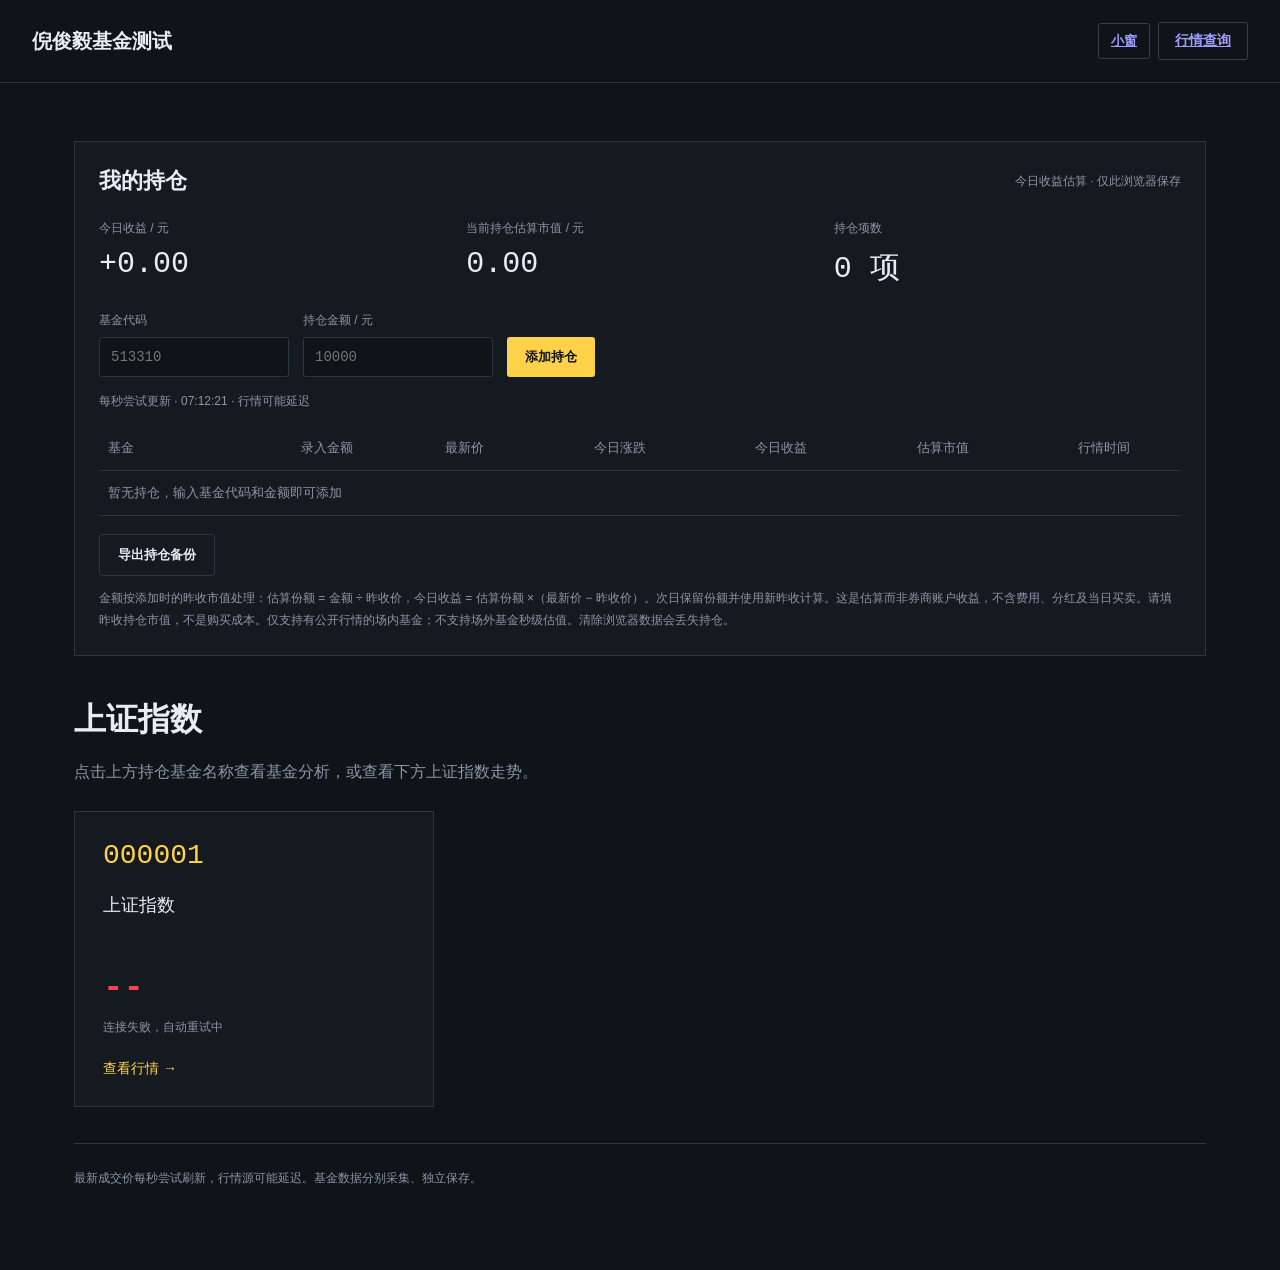
==== commit 5538e018: "Publish compact four-fund mini window" ====
--- a/index.html
+++ b/index.html
@@ -1,8 +1,8 @@
 <!doctype html>
 <html lang="zh-CN"><head><meta charset="utf-8"><meta name="viewport" content="width=device-width,initial-scale=1"><title>啦啦啦基金测试 · 选择行情</title><style>
 :root{color-scheme:dark}*{box-sizing:border-box}body{margin:0;background:#101318;color:#e8edf4;font-family:"Microsoft YaHei",sans-serif}header{padding:22px 32px;border-bottom:1px solid #2b3543;font-size:20px;font-weight:bold}main{max-width:1180px;padding:64px 24px;margin:auto}h1{font-size:32px;margin:0 0 12px}p{color:#8a96a8;line-height:1.8}.cards{display:grid;grid-template-columns:minmax(0,360px);gap:20px;margin-top:36px}a.card{display:flex;flex-direction:column;min-height:290px;background:#151a21;border:1px solid #2b3543;padding:28px;color:inherit;text-decoration:none;transition:border-color .15s,background .15s}a.card:hover,a.card:focus-visible{border-color:#ffd24a;background:#1c222b;outline:none}.code{font:28px Consolas,monospace;color:#ffd24a}.name{font-size:18px;line-height:1.6;margin:20px 0;min-height:58px}.price{font:bold 34px Consolas,monospace;color:#ff414d}.message{font-size:12px;color:#8a96a8;margin:12px 0 24px}.enter{margin-top:auto;font-size:14px;color:#ffd24a}.note{font-size:12px;border-top:1px solid #2b3543;padding-top:24px;margin-top:36px}@media(max-width:800px){.cards{grid-template-columns:1fr}main{padding-top:36px}}
-</style><link rel="stylesheet" href="holdings.css"></head><body><header style="display:flex;justify-content:space-between;align-items:center;gap:16px"><span>倪俊毅基金测试</span><a class="quote-search-link" href="search.html" style="font-size:14px;border:1px solid #344052;padding:9px 16px;border-radius:3px">行情查询</a></header><main><section class="holdings"><div class="holding-head"><h2>我的持仓</h2><span>今日收益估算 · 仅此浏览器保存</span></div><div class="summary"><div><small>今日收益 / 元</small><strong id="holdingProfit">--</strong></div><div><small>当前持仓估算市值 / 元</small><strong id="holdingValue">--</strong></div><div><small>持仓项数</small><strong id="holdingCount">0 项</strong></div></div><form id="holdingForm" class="holding-form"><label>基金代码<input id="holdingCode" inputmode="numeric" pattern="[0-9]{6}" maxlength="6" placeholder="513310" required></label><label>持仓金额 / 元<input id="holdingAmount" type="number" min="0.01" step="0.01" placeholder="10000" required></label><button id="addHolding" type="submit">添加持仓</button></form><div class="holding-status" id="holdingStatus" role="status">正在读取持仓</div><div class="holding-scroll"><table><thead><tr><th>基金</th><th>录入金额</th><th>最新价</th><th>今日涨跌</th><th>今日收益</th><th>估算市值</th><th>行情时间</th><th></th></tr></thead><tbody id="holdingRows"></tbody></table></div><div class="actions"><button id="holdingExport">导出持仓备份</button></div><p class="estimate-note">金额按添加时的昨收市值处理：估算份额 = 金额 ÷ 昨收价，今日收益 = 估算份额 ×（最新价 − 昨收价）。次日保留份额并使用新昨收计算。这是估算而非券商账户收益，不含费用、分红及当日买卖。请填昨收持仓市值，不是购买成本。仅支持有公开行情的场内基金；不支持场外基金秒级估值。清除浏览器数据会丢失持仓。</p></section><h1>上证指数</h1><p>点击上方持仓基金名称查看基金分析，或查看下方上证指数走势。</p><div class="cards" id="cards"></div><p class="note">最新成交价每秒尝试刷新，行情源可能延迟。基金数据分别采集、独立保存。</p></main><script src="market.js"></script><script src="holdings-core.js"></script><script src="holdings.js"></script><script>
+</style><link rel="stylesheet" href="holdings.css"></head><body><header style="display:flex;justify-content:space-between;align-items:center;gap:16px"><span>倪俊毅基金测试</span><div style="display:flex;gap:8px;align-items:center"><a href="mini.html" data-mini-window style="font-size:13px;border:1px solid #344052;padding:8px 12px;border-radius:3px;white-space:nowrap">小窗</a><a class="quote-search-link" href="search.html" style="font-size:14px;border:1px solid #344052;padding:9px 16px;border-radius:3px">行情查询</a></div></header><main><section class="holdings"><div class="holding-head"><h2>我的持仓</h2><span>今日收益估算 · 仅此浏览器保存</span></div><div class="summary"><div><small>今日收益 / 元</small><strong id="holdingProfit">--</strong></div><div><small>当前持仓估算市值 / 元</small><strong id="holdingValue">--</strong></div><div><small>持仓项数</small><strong id="holdingCount">0 项</strong></div></div><form id="holdingForm" class="holding-form"><label>基金代码<input id="holdingCode" inputmode="numeric" pattern="[0-9]{6}" maxlength="6" placeholder="513310" required></label><label>持仓金额 / 元<input id="holdingAmount" type="number" min="0.01" step="0.01" placeholder="10000" required></label><button id="addHolding" type="submit">添加持仓</button></form><div class="holding-status" id="holdingStatus" role="status">正在读取持仓</div><div class="holding-scroll"><table><thead><tr><th>基金</th><th>录入金额</th><th>最新价</th><th>今日涨跌</th><th>今日收益</th><th>估算市值</th><th>行情时间</th><th></th></tr></thead><tbody id="holdingRows"></tbody></table></div><div class="actions"><button id="holdingExport">导出持仓备份</button></div><p class="estimate-note">金额按添加时的昨收市值处理：估算份额 = 金额 ÷ 昨收价，今日收益 = 估算份额 ×（最新价 − 昨收价）。次日保留份额并使用新昨收计算。这是估算而非券商账户收益，不含费用、分红及当日买卖。请填昨收持仓市值，不是购买成本。仅支持有公开行情的场内基金；不支持场外基金秒级估值。清除浏览器数据会丢失持仓。</p></section><h1>上证指数</h1><p>点击上方持仓基金名称查看基金分析，或查看下方上证指数走势。</p><div class="cards" id="cards"></div><p class="note">最新成交价每秒尝试刷新，行情源可能延迟。基金数据分别采集、独立保存。</p></main><script src="market.js"></script><script src="holdings-core.js"></script><script src="holdings.js"></script><script>
 const codes=['000001'];const names={'513310':'中韩半导体ETF华泰柏瑞','515050':'通信ETF华夏','588170':'科创半导体ETF华夏','000001':'上证指数'};
 for(const code of codes){const a=document.createElement('a');a.className='card';a.href='fund.html?code='+code;for(const [className,value] of [['code',code],['name',names[code]],['price','--'],['message','正在获取行情'],['enter','查看行情 →']]){const el=document.createElement('div');el.className=className;el.textContent=value;a.append(el)}a.id='fund-'+code;document.getElementById('cards').append(a)}
 async function refresh(){try{const r=await marketFetch('/api/funds',{cache:'no-store',signal:AbortSignal.timeout(8000)});if(!r.ok)throw Error();for(const fund of await r.json()){const card=document.getElementById('fund-'+fund.code);if(!card)continue;card.querySelector('.name').textContent=fund.name;card.querySelector('.price').textContent=fund.quote?fund.quote.price.toFixed(fund.code==='000001'?2:3):'--';card.querySelector('.message').textContent=fund.error||(fund.quote?'行情时间 '+fund.quote.quote_time.replace('T',' '):'等待行情')}}catch(e){document.querySelectorAll('.message').forEach(el=>el.textContent='连接失败，自动重试中')}finally{setTimeout(refresh,1000)}}refresh();
-</script></body></html>
+</script><script src="open-mini.js"></script></body></html>
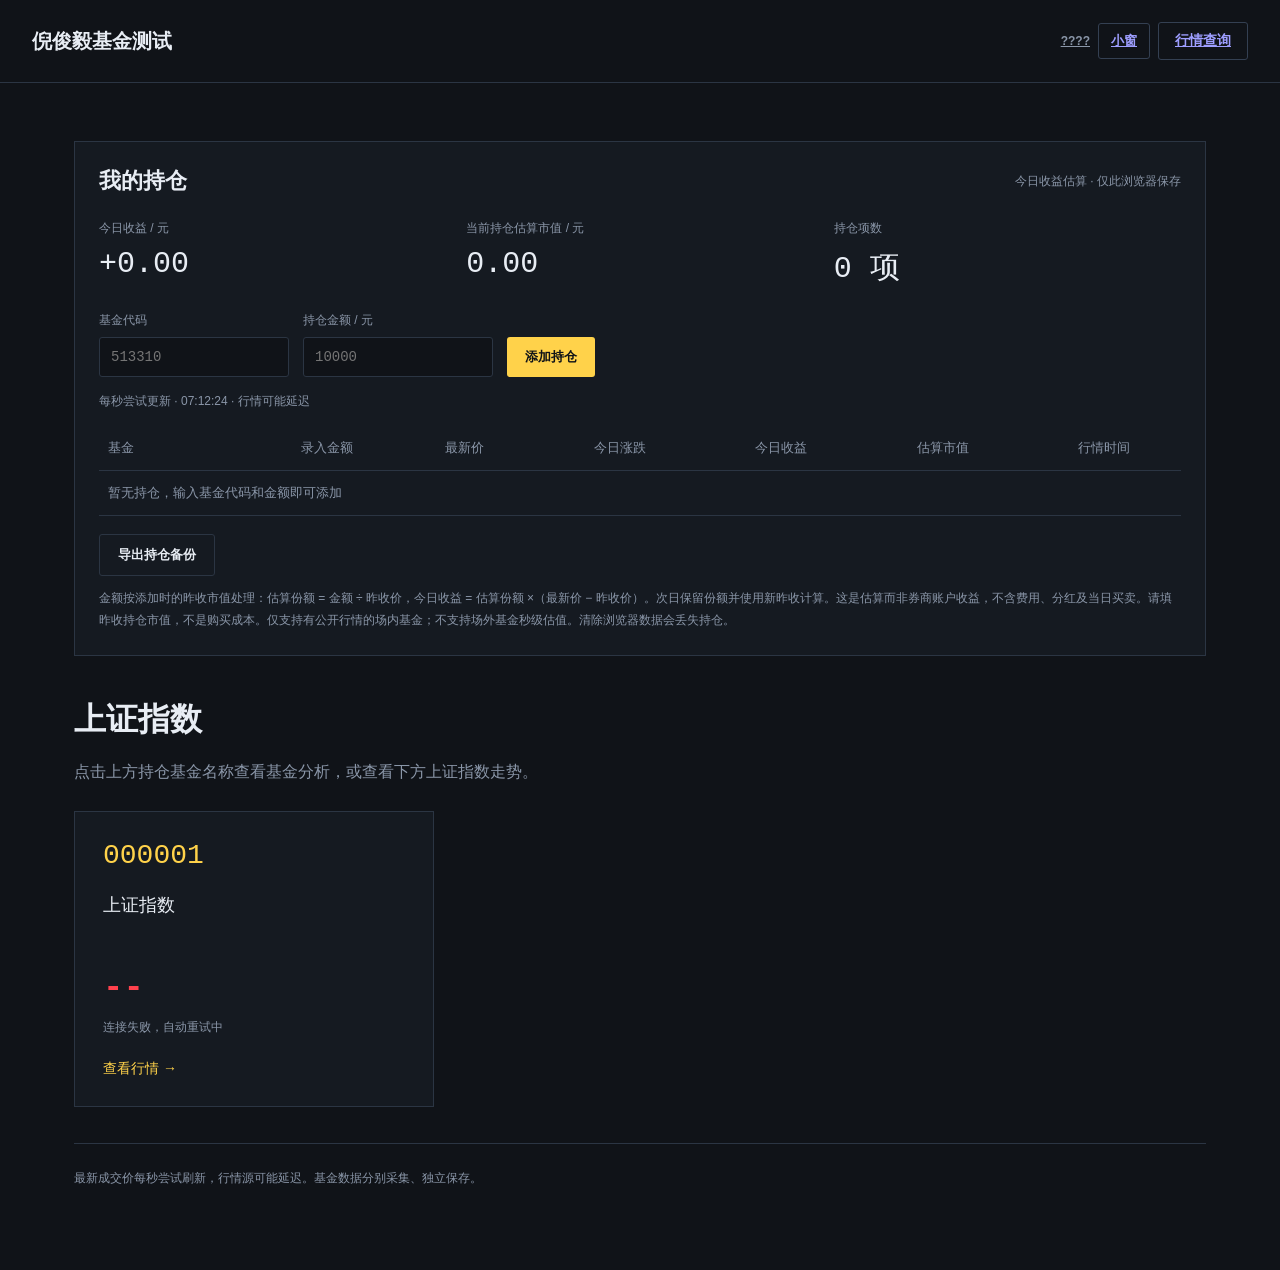
==== commit 5292903d: "Use frameless four-row mini overlay and fix squashed charts" ====
--- a/index.html
+++ b/index.html
@@ -1,7 +1,7 @@
 <!doctype html>
 <html lang="zh-CN"><head><meta charset="utf-8"><meta name="viewport" content="width=device-width,initial-scale=1"><title>啦啦啦基金测试 · 选择行情</title><style>
 :root{color-scheme:dark}*{box-sizing:border-box}body{margin:0;background:#101318;color:#e8edf4;font-family:"Microsoft YaHei",sans-serif}header{padding:22px 32px;border-bottom:1px solid #2b3543;font-size:20px;font-weight:bold}main{max-width:1180px;padding:64px 24px;margin:auto}h1{font-size:32px;margin:0 0 12px}p{color:#8a96a8;line-height:1.8}.cards{display:grid;grid-template-columns:minmax(0,360px);gap:20px;margin-top:36px}a.card{display:flex;flex-direction:column;min-height:290px;background:#151a21;border:1px solid #2b3543;padding:28px;color:inherit;text-decoration:none;transition:border-color .15s,background .15s}a.card:hover,a.card:focus-visible{border-color:#ffd24a;background:#1c222b;outline:none}.code{font:28px Consolas,monospace;color:#ffd24a}.name{font-size:18px;line-height:1.6;margin:20px 0;min-height:58px}.price{font:bold 34px Consolas,monospace;color:#ff414d}.message{font-size:12px;color:#8a96a8;margin:12px 0 24px}.enter{margin-top:auto;font-size:14px;color:#ffd24a}.note{font-size:12px;border-top:1px solid #2b3543;padding-top:24px;margin-top:36px}@media(max-width:800px){.cards{grid-template-columns:1fr}main{padding-top:36px}}
-</style><link rel="stylesheet" href="holdings.css"></head><body><header style="display:flex;justify-content:space-between;align-items:center;gap:16px"><span>倪俊毅基金测试</span><div style="display:flex;gap:8px;align-items:center"><a href="mini.html" data-mini-window style="font-size:13px;border:1px solid #344052;padding:8px 12px;border-radius:3px;white-space:nowrap">小窗</a><a class="quote-search-link" href="search.html" style="font-size:14px;border:1px solid #344052;padding:9px 16px;border-radius:3px">行情查询</a></div></header><main><section class="holdings"><div class="holding-head"><h2>我的持仓</h2><span>今日收益估算 · 仅此浏览器保存</span></div><div class="summary"><div><small>今日收益 / 元</small><strong id="holdingProfit">--</strong></div><div><small>当前持仓估算市值 / 元</small><strong id="holdingValue">--</strong></div><div><small>持仓项数</small><strong id="holdingCount">0 项</strong></div></div><form id="holdingForm" class="holding-form"><label>基金代码<input id="holdingCode" inputmode="numeric" pattern="[0-9]{6}" maxlength="6" placeholder="513310" required></label><label>持仓金额 / 元<input id="holdingAmount" type="number" min="0.01" step="0.01" placeholder="10000" required></label><button id="addHolding" type="submit">添加持仓</button></form><div class="holding-status" id="holdingStatus" role="status">正在读取持仓</div><div class="holding-scroll"><table><thead><tr><th>基金</th><th>录入金额</th><th>最新价</th><th>今日涨跌</th><th>今日收益</th><th>估算市值</th><th>行情时间</th><th></th></tr></thead><tbody id="holdingRows"></tbody></table></div><div class="actions"><button id="holdingExport">导出持仓备份</button></div><p class="estimate-note">金额按添加时的昨收市值处理：估算份额 = 金额 ÷ 昨收价，今日收益 = 估算份额 ×（最新价 − 昨收价）。次日保留份额并使用新昨收计算。这是估算而非券商账户收益，不含费用、分红及当日买卖。请填昨收持仓市值，不是购买成本。仅支持有公开行情的场内基金；不支持场外基金秒级估值。清除浏览器数据会丢失持仓。</p></section><h1>上证指数</h1><p>点击上方持仓基金名称查看基金分析，或查看下方上证指数走势。</p><div class="cards" id="cards"></div><p class="note">最新成交价每秒尝试刷新，行情源可能延迟。基金数据分别采集、独立保存。</p></main><script src="market.js"></script><script src="holdings-core.js"></script><script src="holdings.js"></script><script>
+</style><link rel="stylesheet" href="holdings.css"></head><body><header style="display:flex;justify-content:space-between;align-items:center;gap:16px"><span>倪俊毅基金测试</span><div style="display:flex;gap:8px;align-items:center"><a href="mini.html" target="_blank" rel="noopener" style="font-size:12px;color:#8a96a8">????</a><a href="mini.html" data-mini-window style="font-size:13px;border:1px solid #344052;padding:8px 12px;border-radius:3px;white-space:nowrap">小窗</a><a class="quote-search-link" href="search.html" style="font-size:14px;border:1px solid #344052;padding:9px 16px;border-radius:3px">行情查询</a></div></header><main><section class="holdings"><div class="holding-head"><h2>我的持仓</h2><span>今日收益估算 · 仅此浏览器保存</span></div><div class="summary"><div><small>今日收益 / 元</small><strong id="holdingProfit">--</strong></div><div><small>当前持仓估算市值 / 元</small><strong id="holdingValue">--</strong></div><div><small>持仓项数</small><strong id="holdingCount">0 项</strong></div></div><form id="holdingForm" class="holding-form"><label>基金代码<input id="holdingCode" inputmode="numeric" pattern="[0-9]{6}" maxlength="6" placeholder="513310" required></label><label>持仓金额 / 元<input id="holdingAmount" type="number" min="0.01" step="0.01" placeholder="10000" required></label><button id="addHolding" type="submit">添加持仓</button></form><div class="holding-status" id="holdingStatus" role="status">正在读取持仓</div><div class="holding-scroll"><table><thead><tr><th>基金</th><th>录入金额</th><th>最新价</th><th>今日涨跌</th><th>今日收益</th><th>估算市值</th><th>行情时间</th><th></th></tr></thead><tbody id="holdingRows"></tbody></table></div><div class="actions"><button id="holdingExport">导出持仓备份</button></div><p class="estimate-note">金额按添加时的昨收市值处理：估算份额 = 金额 ÷ 昨收价，今日收益 = 估算份额 ×（最新价 − 昨收价）。次日保留份额并使用新昨收计算。这是估算而非券商账户收益，不含费用、分红及当日买卖。请填昨收持仓市值，不是购买成本。仅支持有公开行情的场内基金；不支持场外基金秒级估值。清除浏览器数据会丢失持仓。</p></section><h1>上证指数</h1><p>点击上方持仓基金名称查看基金分析，或查看下方上证指数走势。</p><div class="cards" id="cards"></div><p class="note">最新成交价每秒尝试刷新，行情源可能延迟。基金数据分别采集、独立保存。</p></main><script src="market.js"></script><script src="holdings-core.js"></script><script src="holdings.js"></script><script>
 const codes=['000001'];const names={'513310':'中韩半导体ETF华泰柏瑞','515050':'通信ETF华夏','588170':'科创半导体ETF华夏','000001':'上证指数'};
 for(const code of codes){const a=document.createElement('a');a.className='card';a.href='fund.html?code='+code;for(const [className,value] of [['code',code],['name',names[code]],['price','--'],['message','正在获取行情'],['enter','查看行情 →']]){const el=document.createElement('div');el.className=className;el.textContent=value;a.append(el)}a.id='fund-'+code;document.getElementById('cards').append(a)}
 async function refresh(){try{const r=await marketFetch('/api/funds',{cache:'no-store',signal:AbortSignal.timeout(8000)});if(!r.ok)throw Error();for(const fund of await r.json()){const card=document.getElementById('fund-'+fund.code);if(!card)continue;card.querySelector('.name').textContent=fund.name;card.querySelector('.price').textContent=fund.quote?fund.quote.price.toFixed(fund.code==='000001'?2:3):'--';card.querySelector('.message').textContent=fund.error||(fund.quote?'行情时间 '+fund.quote.quote_time.replace('T',' '):'等待行情')}}catch(e){document.querySelectorAll('.message').forEach(el=>el.textContent='连接失败，自动重试中')}finally{setTimeout(refresh,1000)}}refresh();
